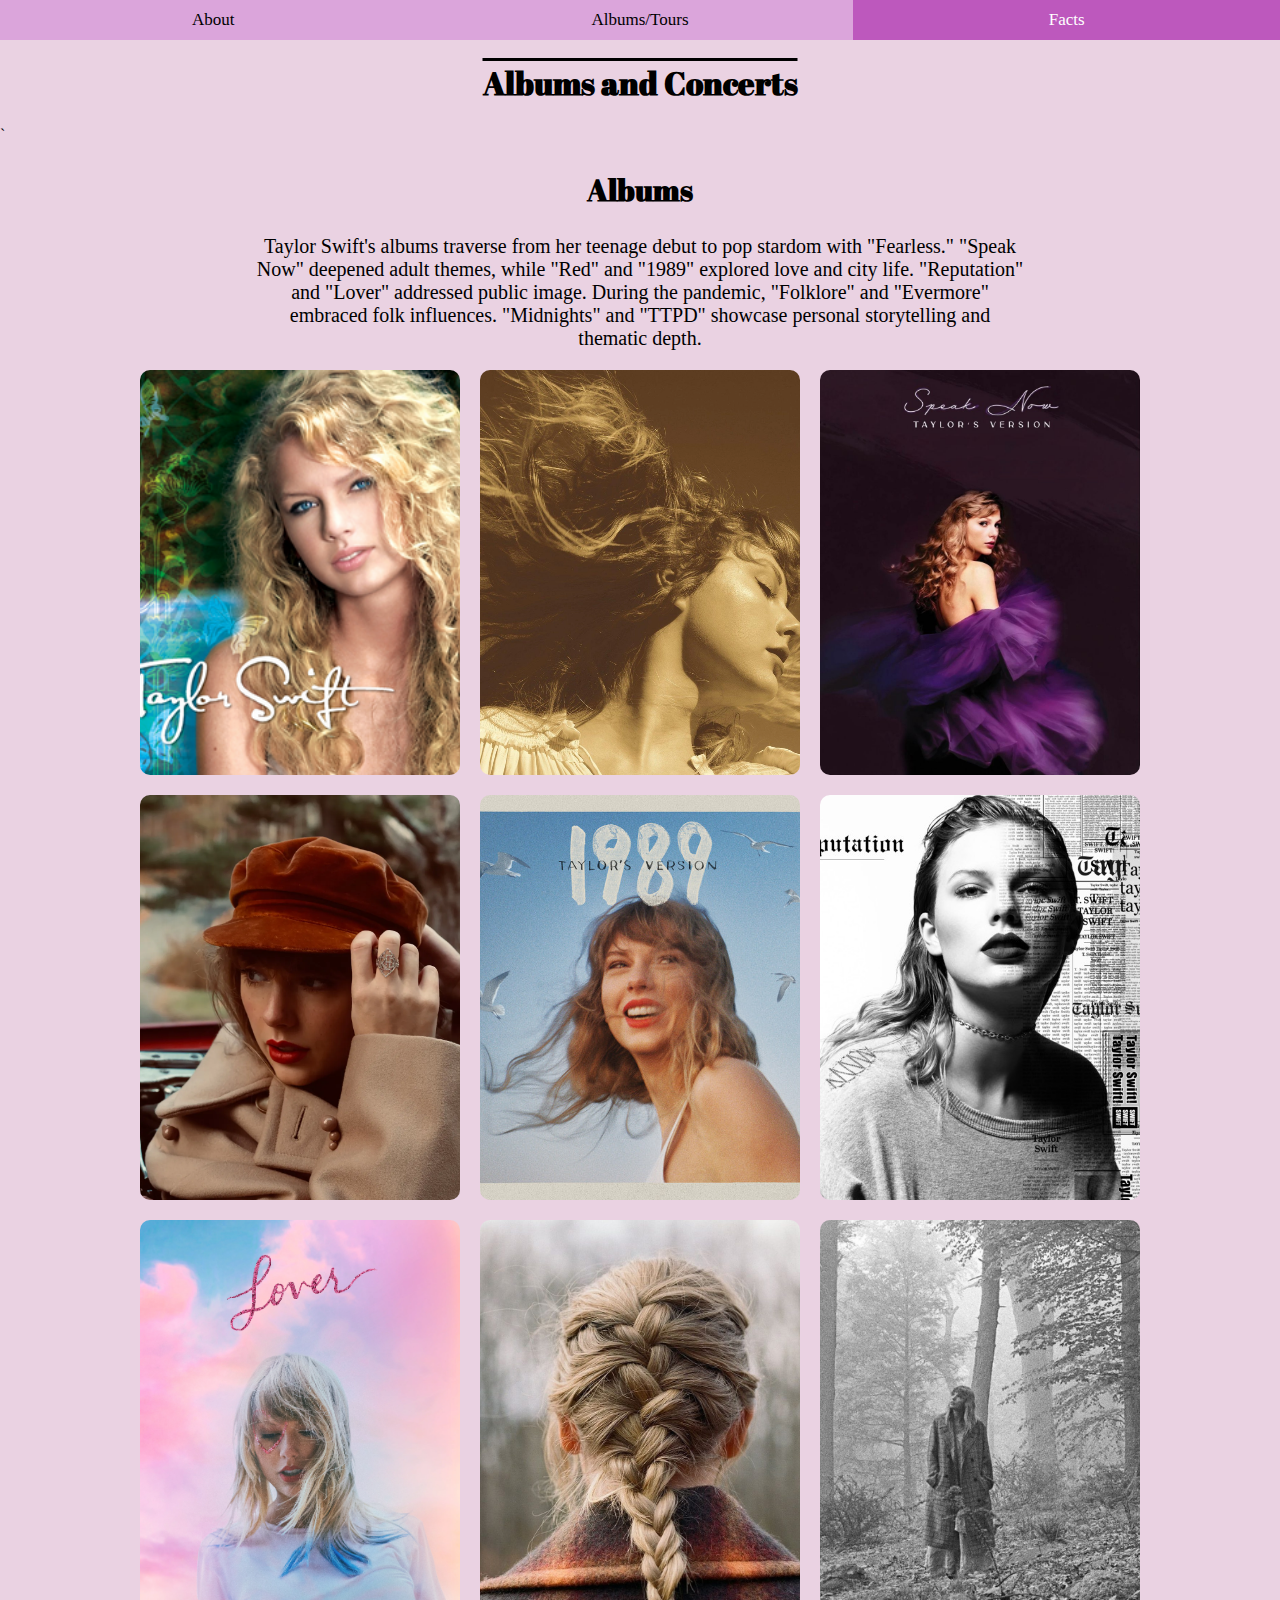
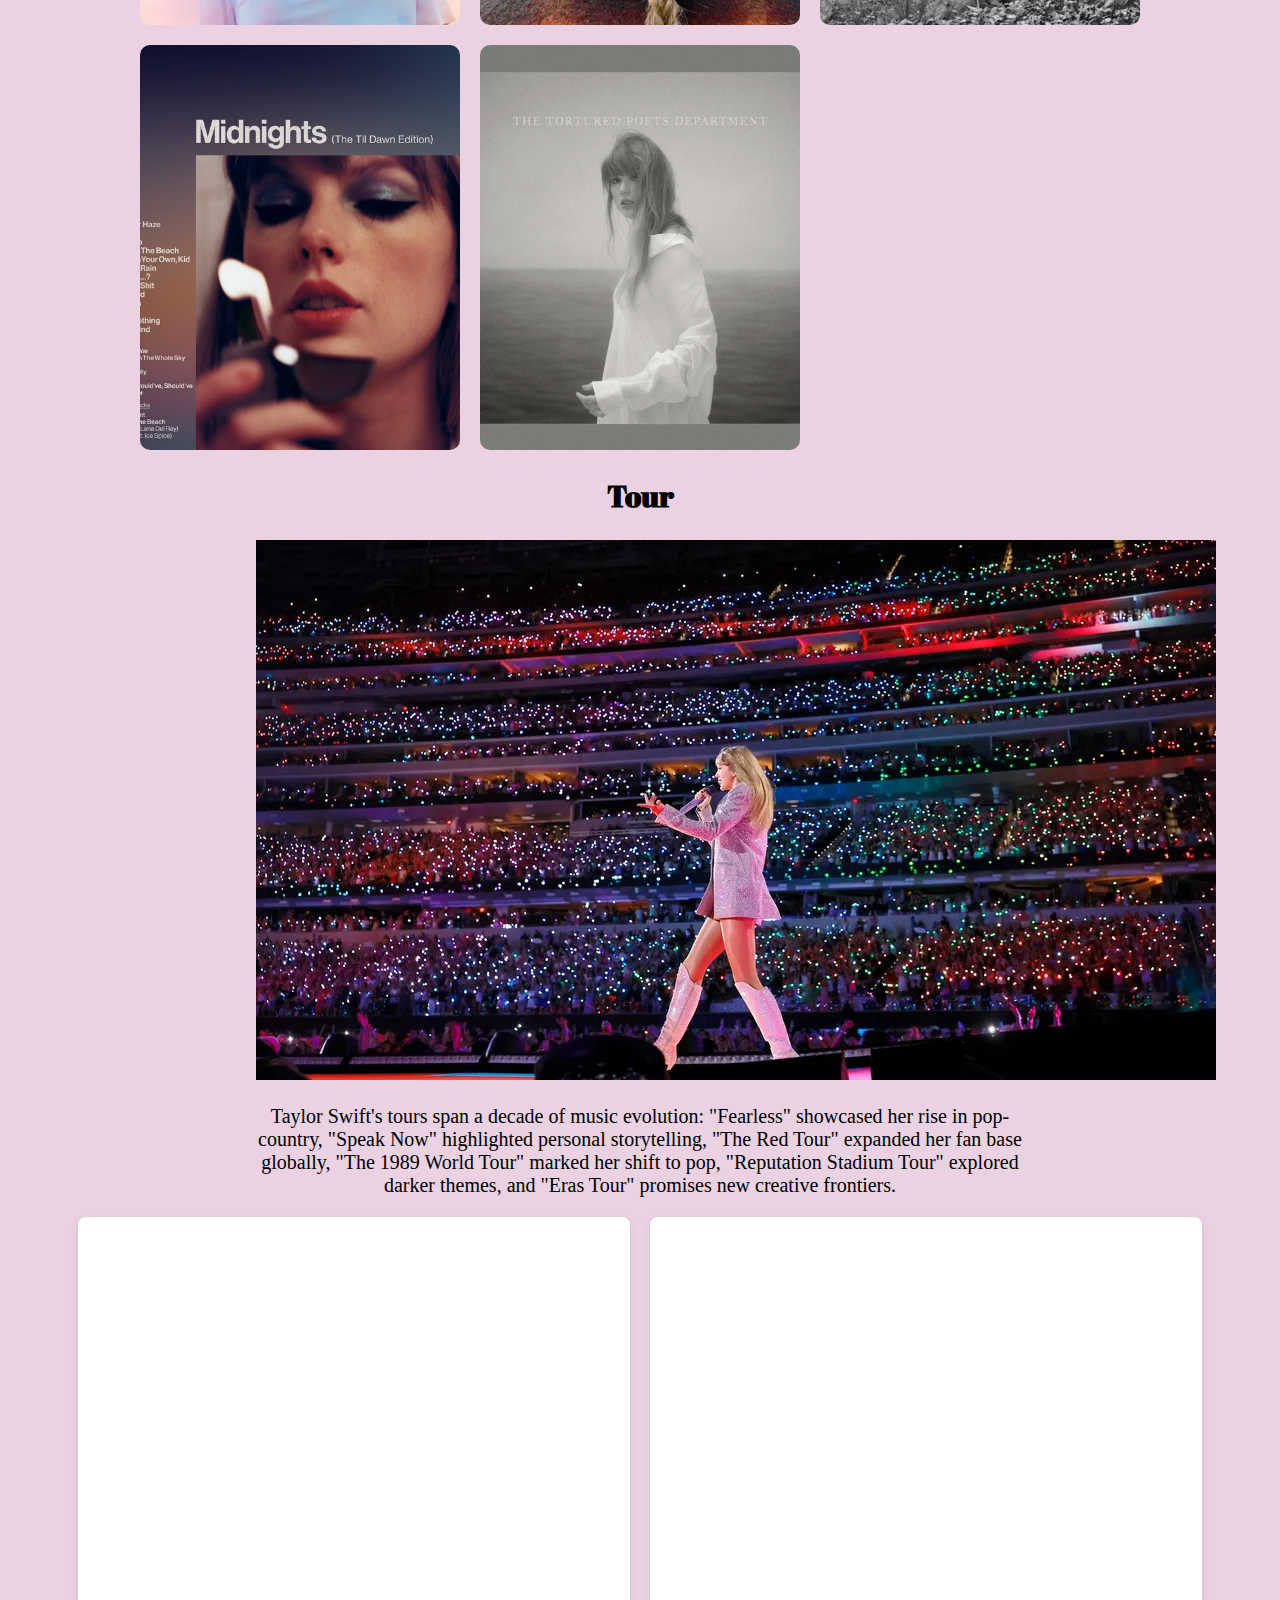
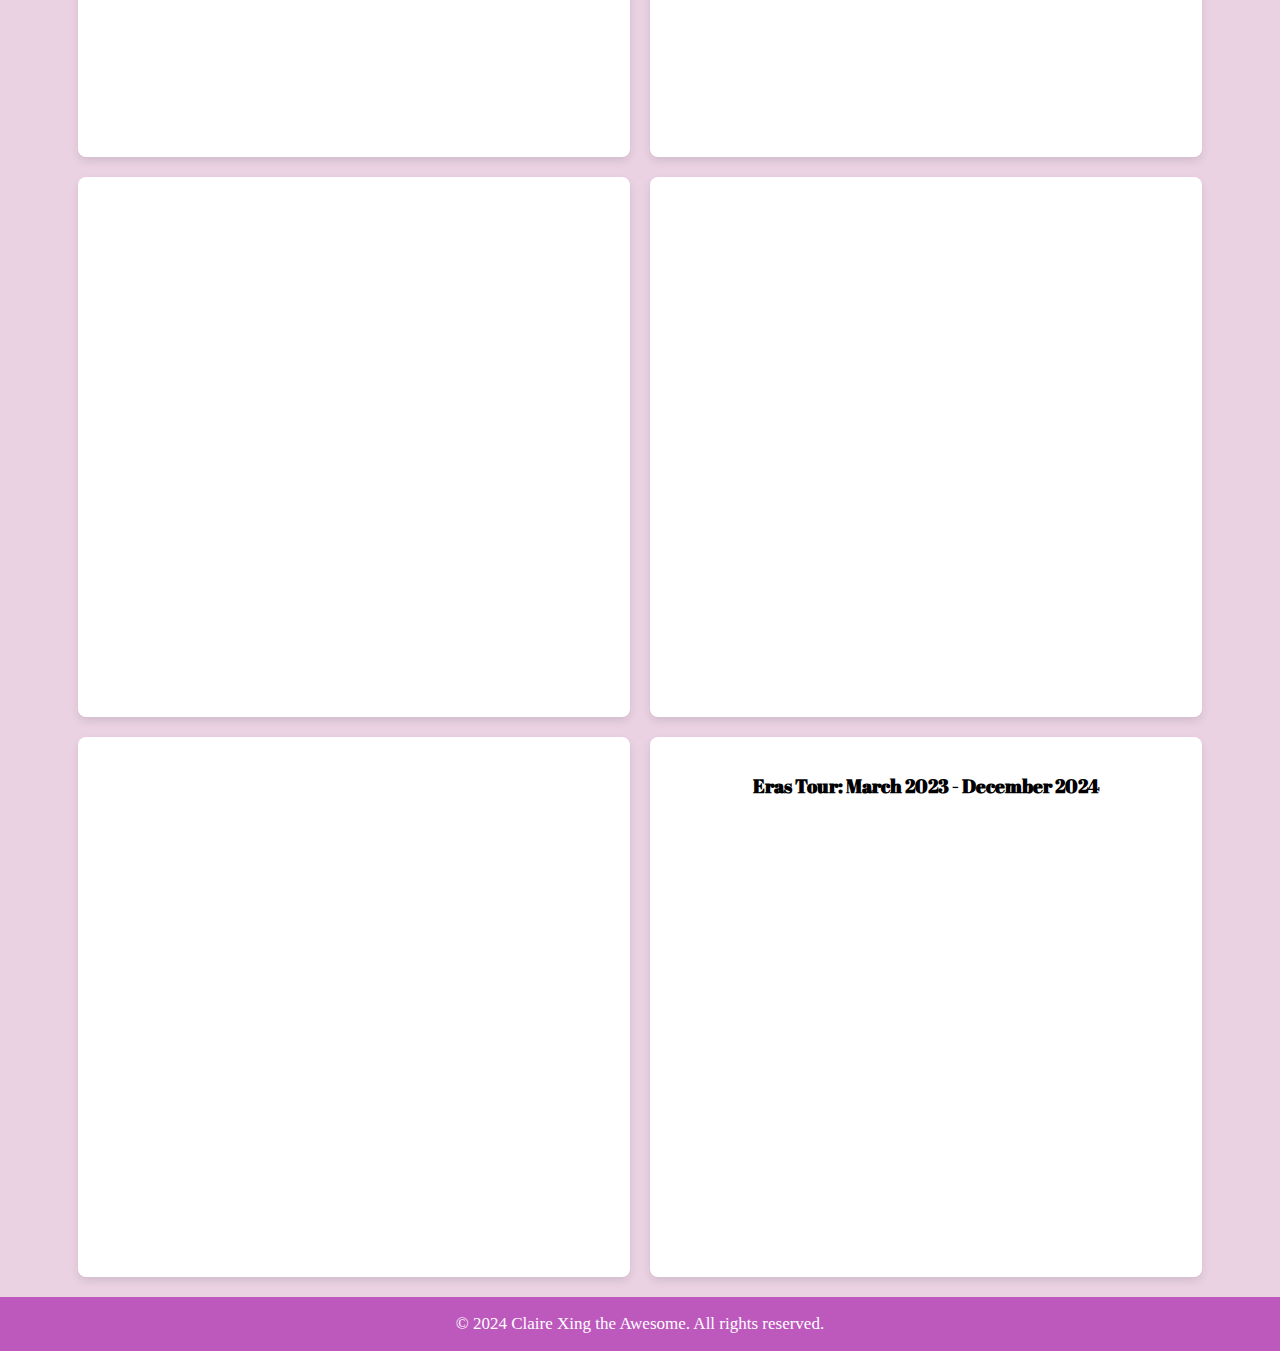
==== albums.html @ 3afc6552 "Add files via upload" ====
<!DOCTYPE html>
<html lang="en">

<head>
  <meta charset="UTF-8">
  <meta name="viewport"
        content="width=device-width, initial-scale=1.0">
  <title>Document</title>
  <link rel="stylesheet"
        href="css/styles.css">
  <link rel="preconnect"
        href="https://fonts.googleapis.com">
  <link rel="preconnect"
        href="https://fonts.gstatic.com"
        crossorigin>
  <link href="https://fonts.googleapis.com/css2?family=Abril+Fatface&display=swap"
        rel="stylesheet">
  <link href="https://fonts.googleapis.com/css2?family=Abril+Fatface&family=Amita:wght@400;700&display=swap"
        rel="stylesheet">
</head>

<body>
  <div class="header">
    <nav>
      <a href="index.html">About</a>
      <a href="albums.html"
         class="active">Albums/Tours</a>
      <a href="facts.html">Facts</a>
    </nav>
    <h1>
      Albums and Concerts
    </h1>
  </div>`

  <div class="main">
    <div class="subtitle">
      <h2>
        Albums
      </h2>
      <div>
        <p>
          Taylor Swift's albums traverse from her teenage debut to pop stardom with "Fearless." "Speak Now" deepened
          adult
          themes, while "Red" and "1989" explored love and city life. "Reputation" and "Lover" addressed public image.
          During the pandemic, "Folklore" and "Evermore" embraced folk influences. "Midnights" and "TTPD" showcase
          personal storytelling and thematic depth.
        </p>
      </div>
    </div>
    <div class="album-grid">
      <div class="album">
        <div class="album-front album-taylor-swift"></div>
        <div class="album-back">
          <div class="album-content">
            <h2>Taylor Swift</h2>
            <p>The album Taylor Swift was written from her personal life experience as a teenager.</p>
          </div>
        </div>
      </div>
      <!-- Repeat the following album structure for each album -->
      <div class="album">
        <div class="album-front album-fearless"></div>
        <div class="album-back">
          <div class="album-content">
            <h2>Fearless</h2>
            <p>Taylor Swift was driven out of the regular Nashville country music charts and thrust into the pop
              mainstream thanks to her ability to convey teenage years with a sort of wistful nostalgia.</p>
          </div>
        </div>
      </div>
      <div class="album">
        <div class="album-front album-speak-now"></div>
        <div class="album-back">
          <div class="album-content">
            <h2>Speak Now</h2>
            <p>Taylor Swift created Speak Now as a rough concept album inspired by her
              transition
              into
              adulthood, expressing things she wished to tell some people she had met but never got the chance to.
          </div>
        </div>
      </div>
      <div class="album">
        <div class="album-front album-red"></div>
        <div class="album-back">
          <div class="album-content">
            <h2>Red (Taylors version)</h2>
            <p>When Taylor Swift was coming up with the album's title, she connected the color to the tumultuous
              feelings she was going through due to a loss of love.
            </p>
          </div>
        </div>
      </div>
      <div class="album">
        <div class="album-front album-1989"></div>
        <div class="album-back">
          <div class="album-content">
            <h2>1989</h2>
            <p>This album was released in 2014, her move to New York City and the relationships she experienced
              during that time in her life served as inspiration for the album.
          </div>
        </div>
      </div>
      <!-- Repeat for other albums -->
      <div class="album">
        <div class="album-front album-reputation"></div>
        <div class="album-back">
          <div class="album-content">
            <h2>Reputation</h2>
            <p>Inspired by Swift's romantic relationships and tarnished media image caused by celebrity disputes, the
              songs on Reputation altogether form a linear narrative about a protagonist expressing anger and vengeance
              against wrongdoers.
            </p>
          </div>
        </div>
      </div>
      <!-- Repeat the following album structure for each album -->
      <div class="album">
        <div class="album-front album-lover"></div>
        <div class="album-back">
          <div class="album-content">
            <h2>Lover</h2>
            <p>Similar to her previous albums, Lover was a reflection on Swift's personal life; she focused on creating
              music, deprioritized social media, and took her occupation as an entertainer less seriously.
            </p>
          </div>
        </div>
      </div>
      <div class="album">
        <div class="album-front album-evermore"></div>
        <div class="album-back">
          <div class="album-content">
            <h2>Evermore</h2>
            <p>Taylor Swift referred to Evermore as a branch of "the folklorian woods”—an escapist, cottagecore-inspired
              direction she and Folklore had conceptualized during the COVID-19 epidemic.
          </div>
        </div>
      </div>
      <!-- Repeat for other albums -->
      <div class="album">
        <div class="album-front album-folklore"></div>
        <div class="album-back">
          <div class="album-content">
            <h2>Folklore</h2>
            <p>Taylor Swift wrote her eighth album Folklore under the influence by the isolation of quarantine, the
              album explores themes of escapism, empathy, nostalgia and romanticism in the albums.
            </p>
          </div>
        </div>
      </div>
      <div class="album">
        <div class="album-front album-midnights"></div>
        <div class="album-back">
          <div class="album-content">
            <h2>Midnights</h2>
            <p>Midnights is the tenth studio album, concieved as a concept album about nocturnal ruminations inspired by
              her sleepless nights.
            </p>
          </div>
        </div>
      </div>
      <div class="album">
        <div class="album-front album-ttpd"></div>
        <div class="album-back">
          <div class="album-content">
            <h2>TTPD (Tortured Poets Department)</h2>
            <p>TTPD depicts a manic phase in Swift's life last year, the reality
              behind the perfect stagecraft of the Eras tour.
            </p>
          </div>
        </div>
      </div>
    </div>
    <div class="subtitle">
      <h2>Tour</h2>
      <div>
        <img class="tour"
             src="images/taylor swift tour.webp"
             alt="tours">
        <p>
          Taylor Swift's tours span a decade of music evolution: "Fearless" showcased her rise in pop-country, "Speak
          Now" highlighted personal storytelling, "The Red Tour" expanded her fan base globally, "The 1989 World Tour"
          marked her shift to pop, "Reputation Stadium Tour" explored darker themes, and "Eras Tour" promises new
          creative frontiers.
        </p>
      </div>
    </div>
    <div class="tour-grid">
      <div class="tour-item">
        <!-- <h2>Fearless Tour: April 2009 - July 2010</h2> -->
        <div class="iframe-wrapper">
          <iframe width="100%"
                  height="600"
                  src="https://theswiftagency.com/tours/the-fearless-tour/"></iframe>
        </div>
      </div>
      <div class="tour-item">
        <div class="iframe-wrapper">
          <iframe width="100%"
                  height="600"
                  src="https://theswiftagency.com/tours/the-speak-now-tour/"></iframe>
        </div>
      </div>

      <div class="tour-item">
        <!-- <h2>The Red Tour: March 2013 - June 2014</h2> -->
        <div class="iframe-wrapper">
          <iframe width="100%"
                  height="600"
                  src="https://theswiftagency.com/tours/the-red-tour"></iframe>
        </div>
      </div>

      <div class="tour-item">
        <!-- <h2>The 1989 World Tour: May 2015 - December 2015</h2> -->
        <div class="iframe-wrapper">
          <iframe width="100%"
                  height="600"
                  src="https://theswiftagency.com/tours/the-1989-world-tour/"></iframe>
        </div>
      </div>

      <div class="tour-item">
        <!-- <h2>Reputation Stadium Tour: May 2018 - November 2018</h2> -->
        <div class="iframe-wrapper">
          <iframe width="100%"
                  height="600"
                  src="https://theswiftagency.com/tours/the-reputation-stadium-tour/"></iframe>
        </div>
      </div>

      <div class="tour-item wiki">
        <h2>Eras Tour: March 2023 - December 2024</h2>
        <div class="iframe-wrapper">
          <iframe width="100%"
                  height="600"
                  src="https://en.wikipedia.org/wiki/The_Eras_Tour"></iframe>
        </div>
      </div>
    </div>
  </div>

  <div class="footer">
    <p> &copy; 2024 Claire Xing the Awesome. All rights reserved.</p>
  </div>

</body>

</html>
---- css/styles.css ----
body {
    margin: 0;
    min-height: 100vh;
    display: flex;
    flex-direction: column;
    background-color: rgb(234, 210, 226);
    font-family: "Abril-Fatface";
}

h1 {
    text-align: center;
    font-family: "Abril Fatface", serif;
}

h2 {
    font-family: "Abril Fatface", serif;
}

nav {
    display: flex;
    align-items: stretch;
    width: 100%;
}

nav a {
    flex: 1;
    text-align: center;
    color: white;
    padding: 10px;
    text-decoration: none;
    font-size: 17px;
    font-family: "Abril-Fatface";
    background-color: rgb(189, 88, 189);
}

.active {
    background-color: rgb(219, 165, 219);
    color: black;
}

nav a:hover {
    background-color: rgb(219, 165, 219);
    color: black;
}

.main {
    font-family: "Abril-Fatface";
    flex: 1;
    display: flex;
    justify-content: center;
    text-align: center;
    flex-direction: column;
    align-items: center;
}

.subtitle {
    width: 60%;
    text-align: center;
}

.hero img {
    width: 40vw;
}

.footer {
    position: relative;
    bottom: 0;
    margin-top: 20px;
    text-align: center;
    background-color: rgb(189, 88, 189);
    width: 100%;
    text-decoration: none;
    color: white;
    font-size: 17px;
    font-family: "Abril-Fatface";
}

h3 {
    margin-left: 70px;
    text-align: left;
    font-size: 20px;

}

.early-life {
    width: 60%;
    margin-left: 60px;
    display: flex;
    justify-content: center;
    text-align: center;
    flex-direction: column;
    align-items: center;
    font-family: 'Playfair'
}

.main {
    font-size: 20px;
}

.image-wrapper {
    display: flex;
    gap: 20px;

}

.image-wrapper img {
    width: 400px;
    height: 550px;

}

.albums {
    font-family: 'Abril-Fatface';
    line-height: 28px;
    font-size: 17px;
    margin-left: 300px;

}

.h2-Header2 {
    font-family: 'Abril-Fatface';
    font-size: 20px;
    margin-left: 300px;
}

.albums2 {
    font-family: 'Playfair';
    line-height: 28px;
    font-size: 17px;
    margin-left: 30px;

}

.albumsimg {
    width: 900px;
    margin-left: 500px;
}

.Header2 {
    text-decoration: overline;
}

h1 {
    text-decoration: overline;
}

.albums2 {
    font-family: 'Abril-Fatface';
    line-height: 28px;
    font-size: 17px;
    margin-left: 300px;
}

.tours {
    margin-left: 300px;
    text-align: left;
    font-size: 20px;
    font-family: 'Abril-Fatface';
}

.tour-p {
    margin-left: 300px;
    text-align: left;
    font-size: 17px;
    line-height: 28px;
}

.section-flex {
    display: flex;
    align-items: center;
    gap: 20px
}

.content-left {
    text-align: left;
}

/* Album grid styling */
.album-grid {
    display: grid;
    grid-template-columns: repeat(3, 1fr);
    /* Three columns */
    gap: 20px;
    /* Gap between items */
}

.album {
    min-height: 45vh;
    min-width: 25vw;
    position: relative;
    perspective: 1000px;
    /* Creates perspective for 3D effect */
}

.album-front,
.album-back {
    position: absolute;
    top: 0;
    left: 0;
    width: 100%;
    height: 100%;
    backface-visibility: hidden;
    /* Ensures only front side is visible initially */
    transition: transform 0.8s;
    border-radius: 10px;
}

.album-front {
    background-size: cover;
    background-position: center;
    cursor: pointer;
}

.album-taylor-swift {
    background-image: url('/images/1st\ album.png');
    background-position: center center;
    background-size: cover;
    background-repeat: no-repeat;
    /* Replace with correct path to image */
}

.album-fearless {
    background-image: url('/images/fearless.webp');
    background-size: cover;
    /* Replace with correct path to image */
}

.album-speak-now {
    background-image: url('/images/Speak now.jpeg');
    background-size: cover;
    /* Replace with correct path to image */
}

.album-red {
    background-image: url('/images/red.webp');
    /* Replace with correct path to image */
}

.album-1989 {
    background-image: url('/images/1989.jpeg');
    /* Replace with correct path to image */
}

.album-reputation {
    background-image: url('/images/reputation.jpeg');
    /* Replace with correct path to image */
}

.album-lover {
    background-image: url('/images/lover.webp');
    /* Replace with correct path to image */
}

.album-evermore {
    background-image: url('/images/evermore.jpeg');
    /* Replace with correct path to image */
}

.album-folklore {
    background-image: url('/images/folklore.jpg');
    /* Replace with correct path to image */
}

.album-midnights {
    background-image: url('/images/midnights.jpeg');
    /* Replace with correct path to image */
}

.album-ttpd {
    background-image: url('/images/TTPD.webp');
    /* Replace with correct path to image */
}

.album-back {
    background-color: rgb(189, 88, 189);
    color: #fff;
    transform: rotateY(180deg);
}

.album:hover .album-front {
    transform: rotateY(-180deg);
}

.album:hover .album-back {
    transform: rotateY(0deg);
}

.album-content {
    padding: 20px;
    height: 100%;
    display: flex;
    flex-direction: column;
    justify-content: center;
    align-items: flex-start;
}

.album-content h2 {
    font-size: 1.5rem;
    margin-bottom: 10px;
}

.album-content p {
    font-size: 1.2rem;
    line-height: 1.4;
    text-align: left;
}

.tour-grid {
    display: grid;
    grid-template-columns: repeat(2, 1fr);
    /* Grid with minimum item width of 300px */

    /* Grid with minimum item width of 300px */
    gap: 20px;
    /* Gap between items */
}

.tour-item {
    background-color: #fff;
    padding: 20px;
    border-radius: 8px;
    box-shadow: 0 4px 8px rgba(0, 0, 0, 0.1);
    width: 40vw;
    height: 500px;
}

.tour-item h2 {
    font-size: 1.2rem;
    margin-bottom: 10px;
}

.tour-item-wiki h2 {
    font-size: 1.2rem;
    margin-bottom: 10px;
}

.tour-item iframe {
    border: none;
    margin-top: -145px;
    /* Remove border from iframe */
}

.iframe-wrapper {
    display: block;
    overflow: hidden;
    width: 40vw;
    height: 500px;
}

.image-div img {
    width: 50vw;
}

.background-video {
    z-index: -1;
    width: 100vw;
    height: auto;
    margin-top: -120px;
    margin-bottom: -120px;
}

.video-container {
    display: flex;
    align-items: center;
    place-content: center;
    overflow: hidden;
}

.video-container h2 {
    position: absolute;
    color: white;
    font-size: 8rem;
}
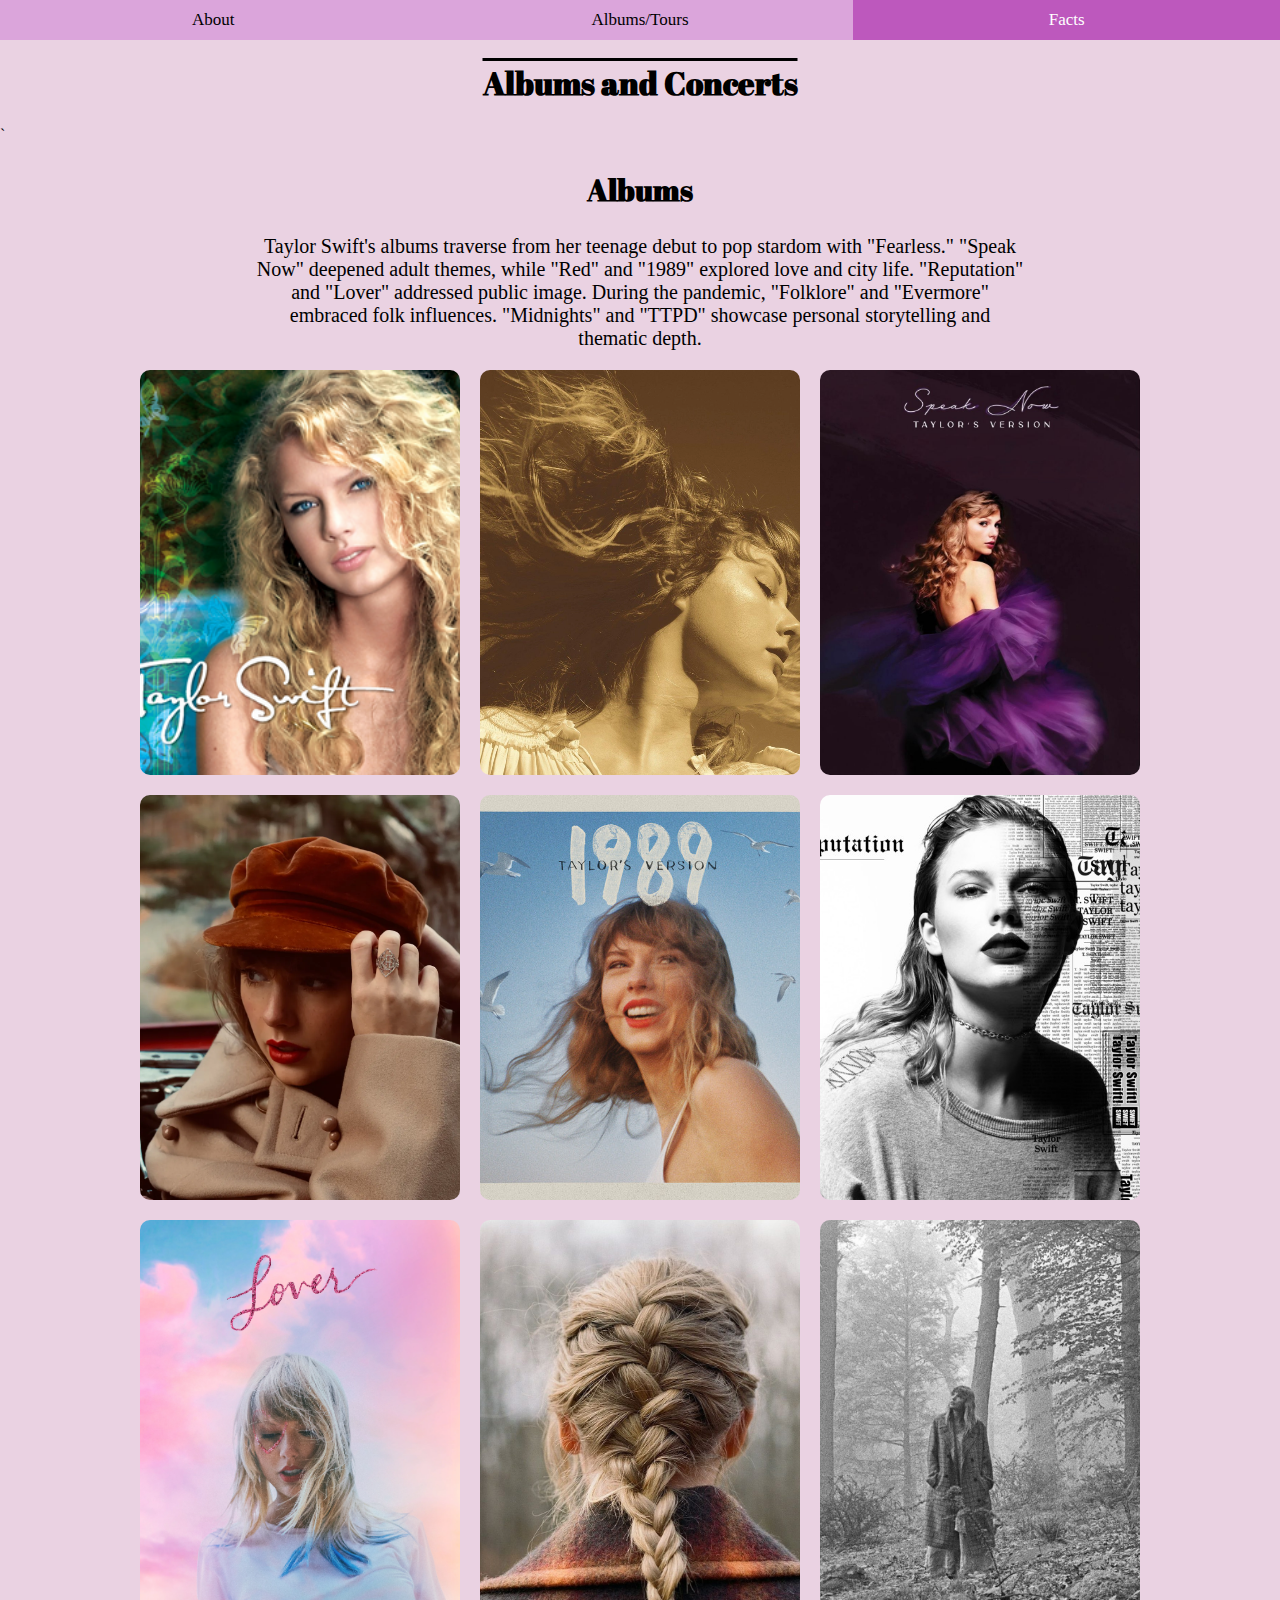
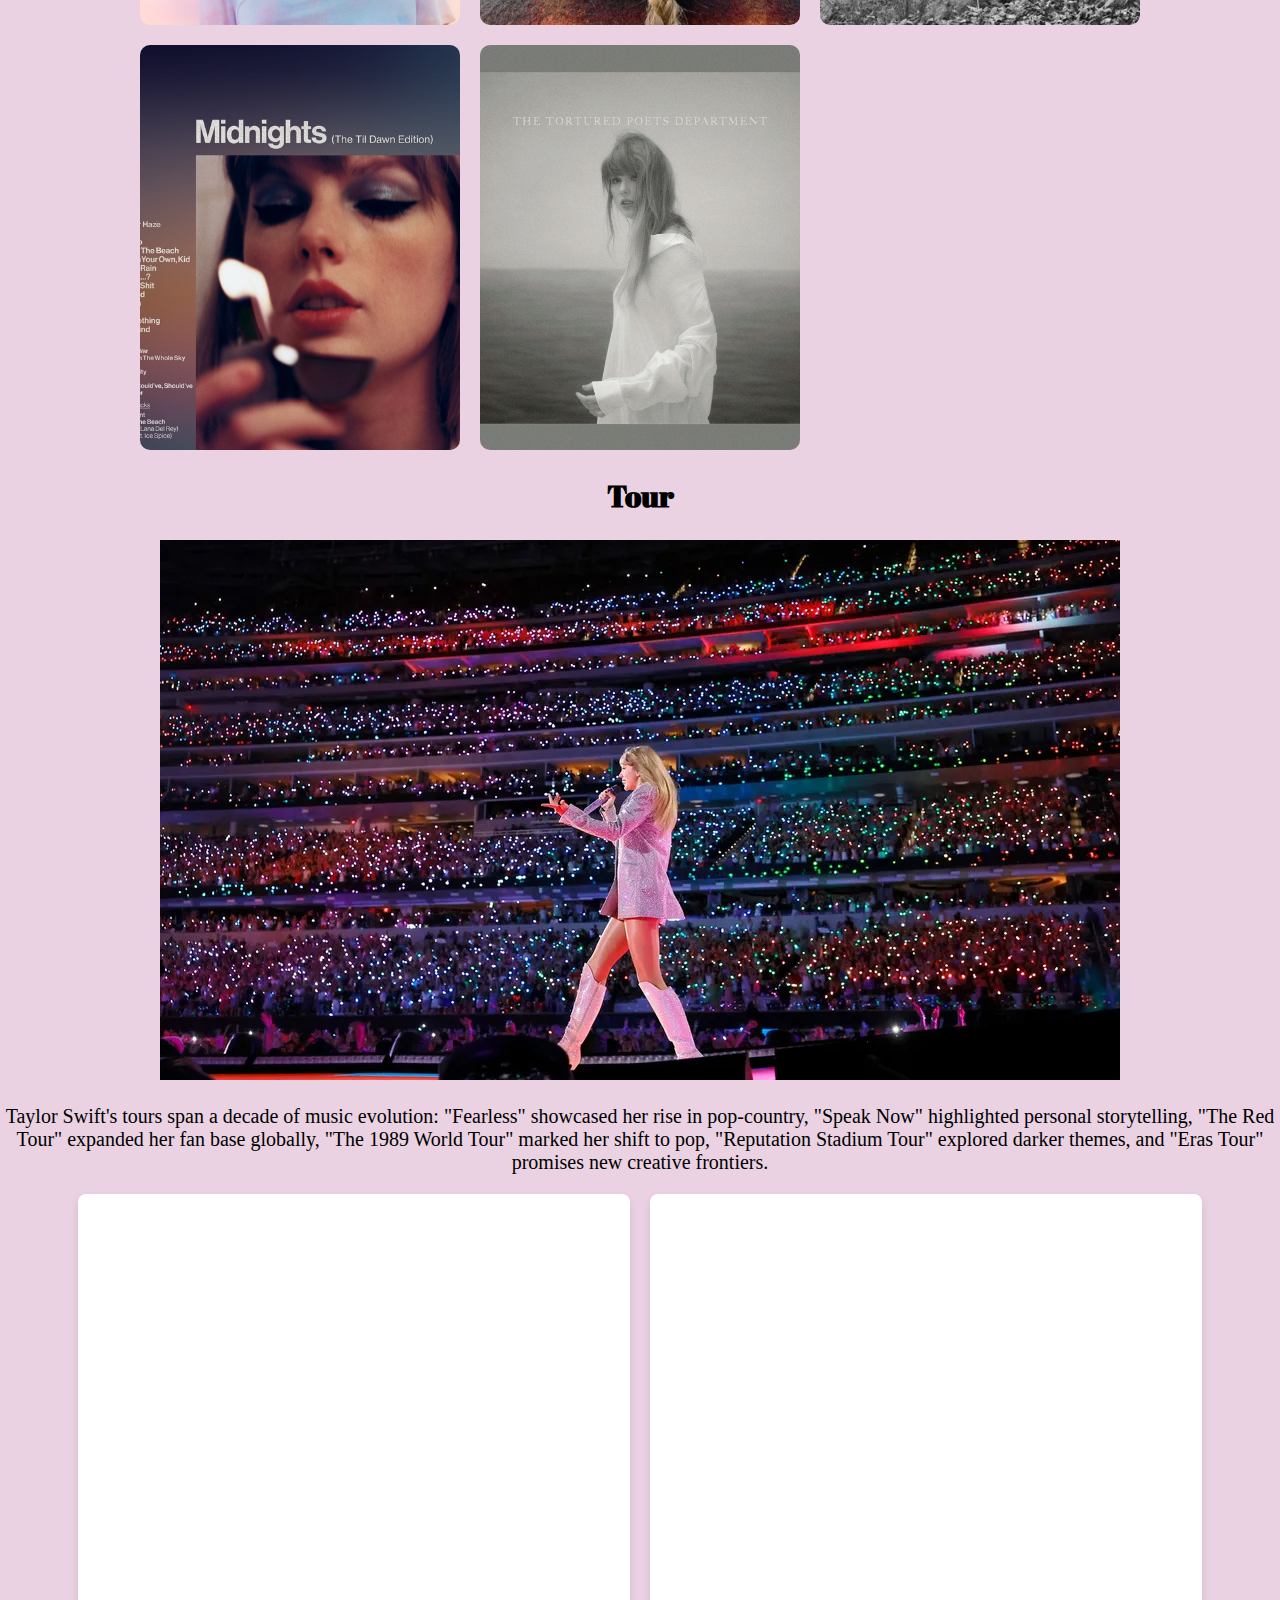
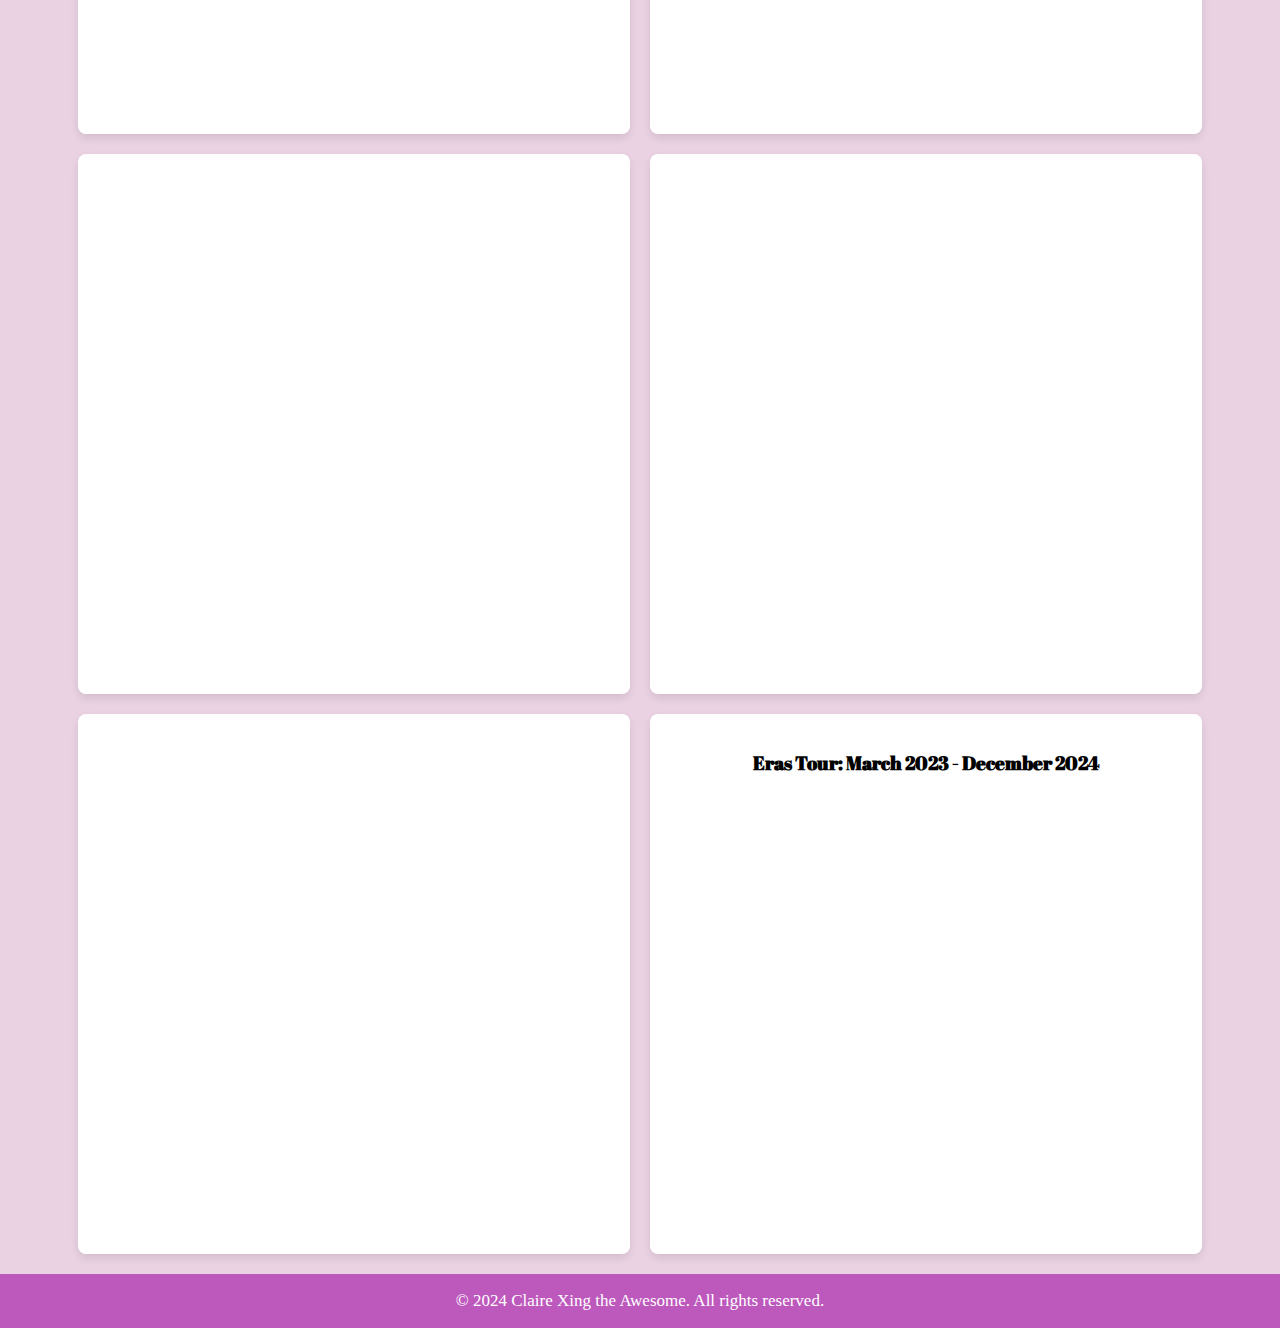
==== commit 53ebe8d0: "Add files via upload" ====
--- a/albums.html
+++ b/albums.html
@@ -173,17 +173,17 @@
     </div>
     <div class="subtitle">
       <h2>Tour</h2>
-      <div>
-        <img class="tour"
-             src="images/taylor swift tour.webp"
-             alt="tours">
-        <p>
-          Taylor Swift's tours span a decade of music evolution: "Fearless" showcased her rise in pop-country, "Speak
-          Now" highlighted personal storytelling, "The Red Tour" expanded her fan base globally, "The 1989 World Tour"
-          marked her shift to pop, "Reputation Stadium Tour" explored darker themes, and "Eras Tour" promises new
-          creative frontiers.
-        </p>
-      </div>
+    </div>
+    <div>
+      <img class="tour"
+           src="images/taylor swift tour.webp"
+           alt="tours">
+      <p>
+        Taylor Swift's tours span a decade of music evolution: "Fearless" showcased her rise in pop-country, "Speak
+        Now" highlighted personal storytelling, "The Red Tour" expanded her fan base globally, "The 1989 World Tour"
+        marked her shift to pop, "Reputation Stadium Tour" explored darker themes, and "Eras Tour" promises new
+        creative frontiers.
+      </p>
     </div>
     <div class="tour-grid">
       <div class="tour-item">
--- a/css/styles.css
+++ b/css/styles.css
@@ -100,12 +100,13 @@
 .image-wrapper {
     display: flex;
     gap: 20px;
+    justify-content: center;
 
 }
 
 .image-wrapper img {
-    width: 400px;
-    height: 550px;
+    width: 40%;
+    height: auto;
 
 }
 
@@ -212,7 +213,7 @@
 }
 
 .album-taylor-swift {
-    background-image: url('/images/1st\ album.png');
+    background-image: url('../images/1st\ album.png');
     background-position: center center;
     background-size: cover;
     background-repeat: no-repeat;
@@ -220,54 +221,54 @@
 }
 
 .album-fearless {
-    background-image: url('/images/fearless.webp');
+    background-image: url('../images/fearless.webp');
     background-size: cover;
     /* Replace with correct path to image */
 }
 
 .album-speak-now {
-    background-image: url('/images/Speak now.jpeg');
+    background-image: url('../images/Speak now.jpeg');
     background-size: cover;
     /* Replace with correct path to image */
 }
 
 .album-red {
-    background-image: url('/images/red.webp');
+    background-image: url('../images/red.webp');
     /* Replace with correct path to image */
 }
 
 .album-1989 {
-    background-image: url('/images/1989.jpeg');
+    background-image: url('../images/1989.jpeg');
     /* Replace with correct path to image */
 }
 
 .album-reputation {
-    background-image: url('/images/reputation.jpeg');
+    background-image: url('../images/reputation.jpeg');
     /* Replace with correct path to image */
 }
 
 .album-lover {
-    background-image: url('/images/lover.webp');
+    background-image: url('../images/lover.webp');
     /* Replace with correct path to image */
 }
 
 .album-evermore {
-    background-image: url('/images/evermore.jpeg');
+    background-image: url('../images/evermore.jpeg');
     /* Replace with correct path to image */
 }
 
 .album-folklore {
-    background-image: url('/images/folklore.jpg');
+    background-image: url('../images/folklore.jpg');
     /* Replace with correct path to image */
 }
 
 .album-midnights {
-    background-image: url('/images/midnights.jpeg');
+    background-image: url('../images/midnights.jpeg');
     /* Replace with correct path to image */
 }
 
 .album-ttpd {
-    background-image: url('/images/TTPD.webp');
+    background-image: url('../images/TTPD.webp');
     /* Replace with correct path to image */
 }
 
@@ -370,4 +371,10 @@
     position: absolute;
     color: white;
     font-size: 8rem;
+}
+
+@media (max-width: 1024px) {
+    .video-container h2 {
+        display: none;
+    }
 }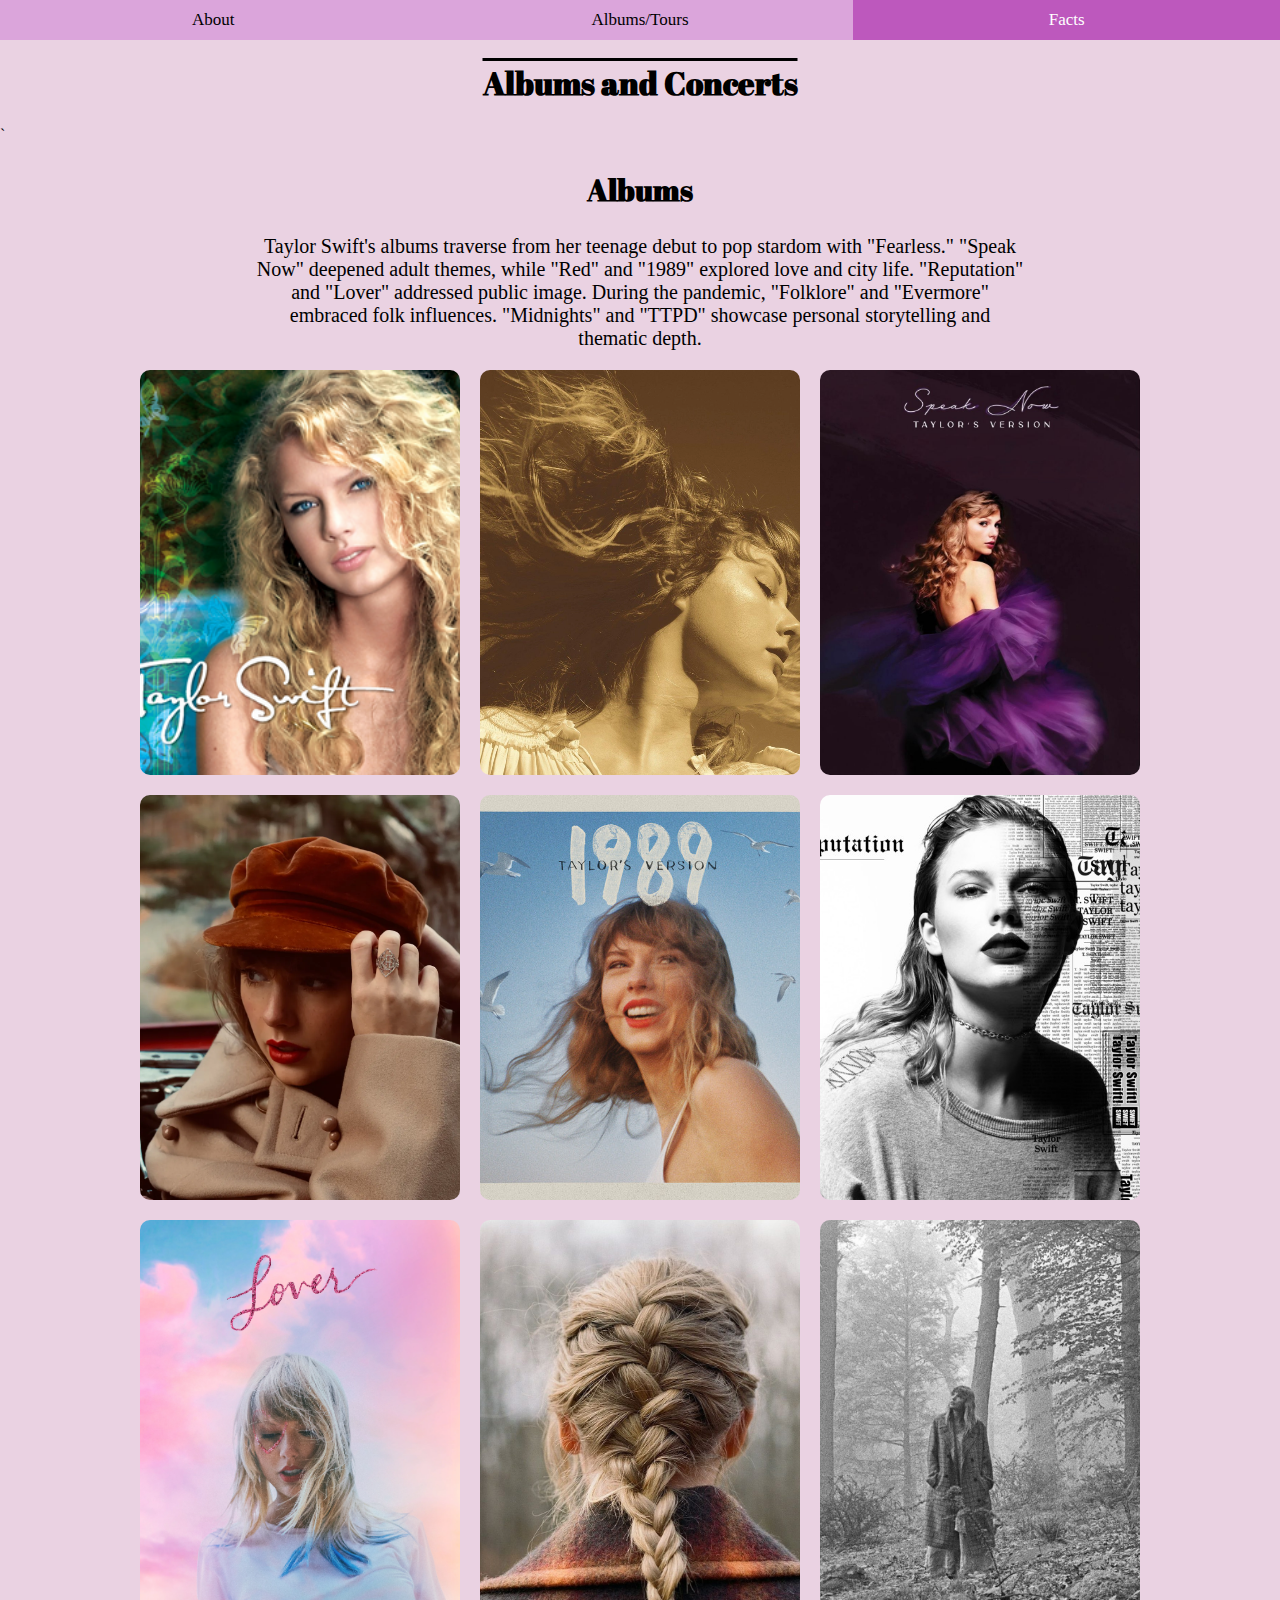
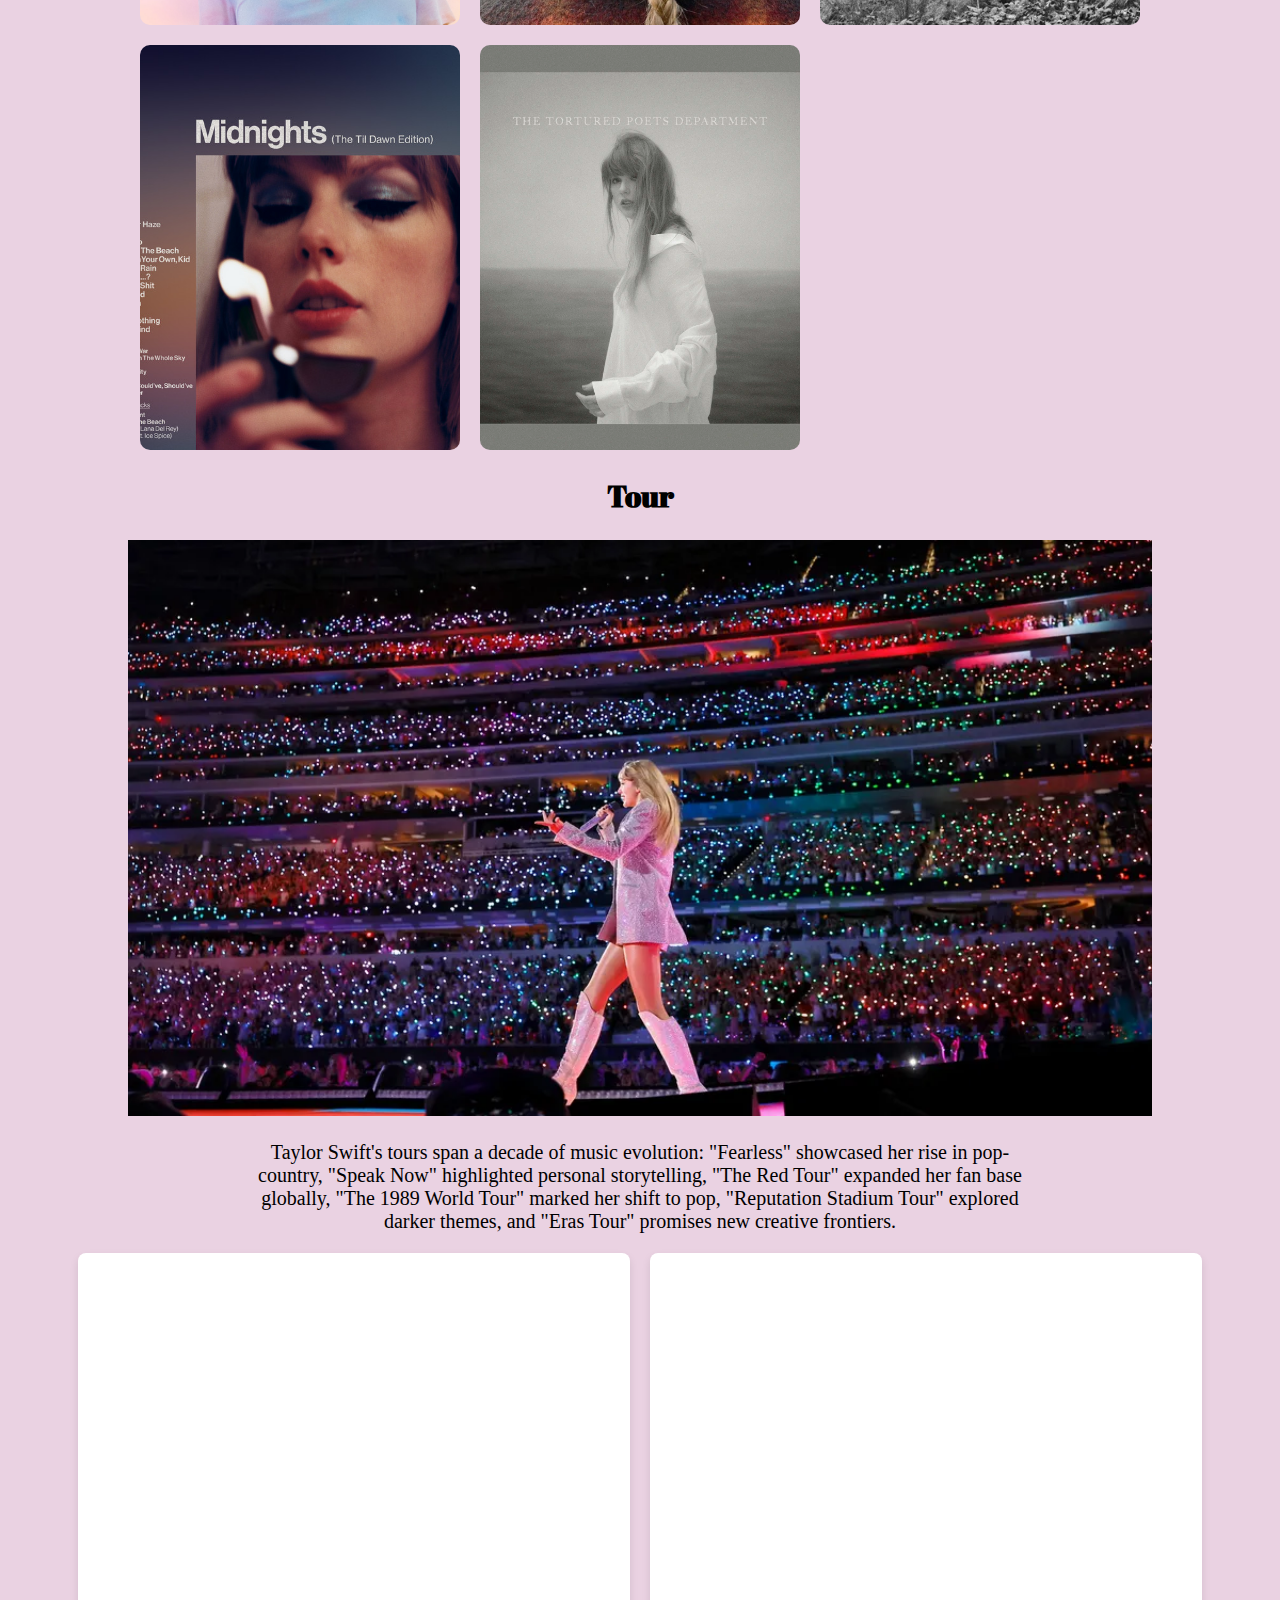
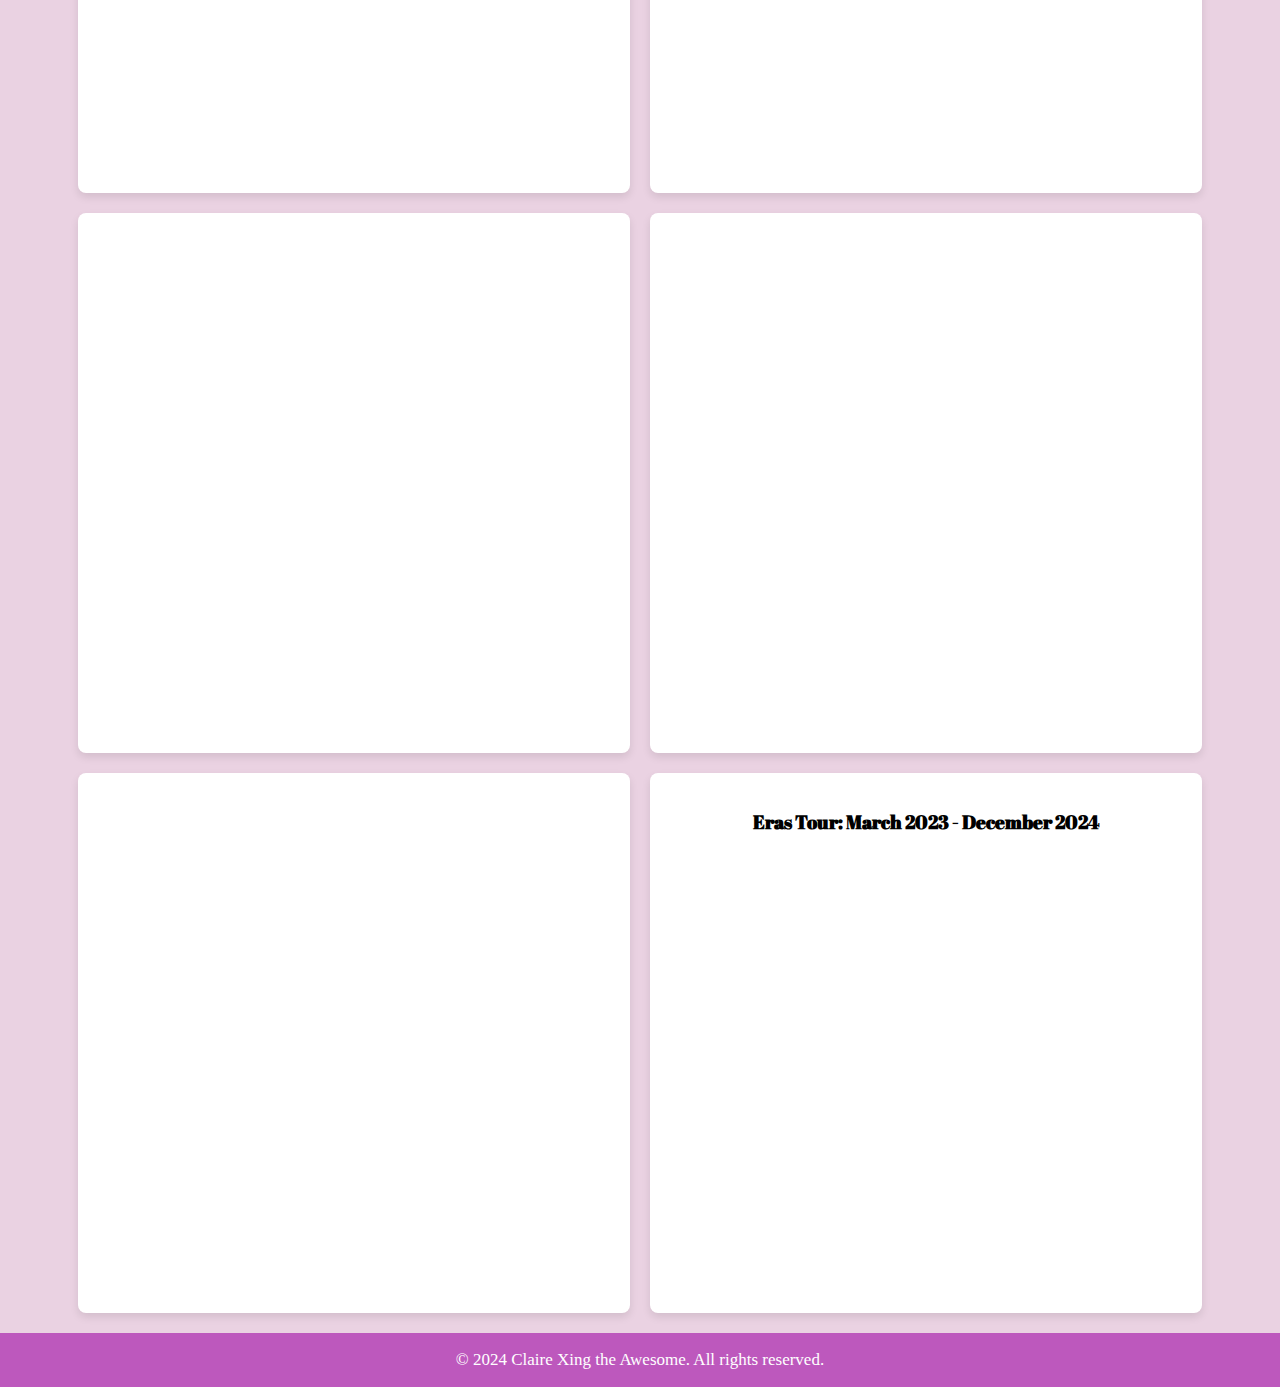
==== commit 72d57fb7: "Add files via upload" ====
--- a/albums.html
+++ b/albums.html
@@ -174,10 +174,11 @@
     <div class="subtitle">
       <h2>Tour</h2>
     </div>
-    <div>
-      <img class="tour"
-           src="images/taylor swift tour.webp"
+    <div class="tour">
+      <img src="images/taylor swift tour.webp"
            alt="tours">
+    </div>
+    <div class="subtitle">
       <p>
         Taylor Swift's tours span a decade of music evolution: "Fearless" showcased her rise in pop-country, "Speak
         Now" highlighted personal storytelling, "The Red Tour" expanded her fan base globally, "The 1989 World Tour"
--- a/css/styles.css
+++ b/css/styles.css
@@ -150,6 +150,10 @@
     line-height: 28px;
     font-size: 17px;
     margin-left: 300px;
+}
+
+.tour img {
+    width: 80vw;
 }
 
 .tours {
